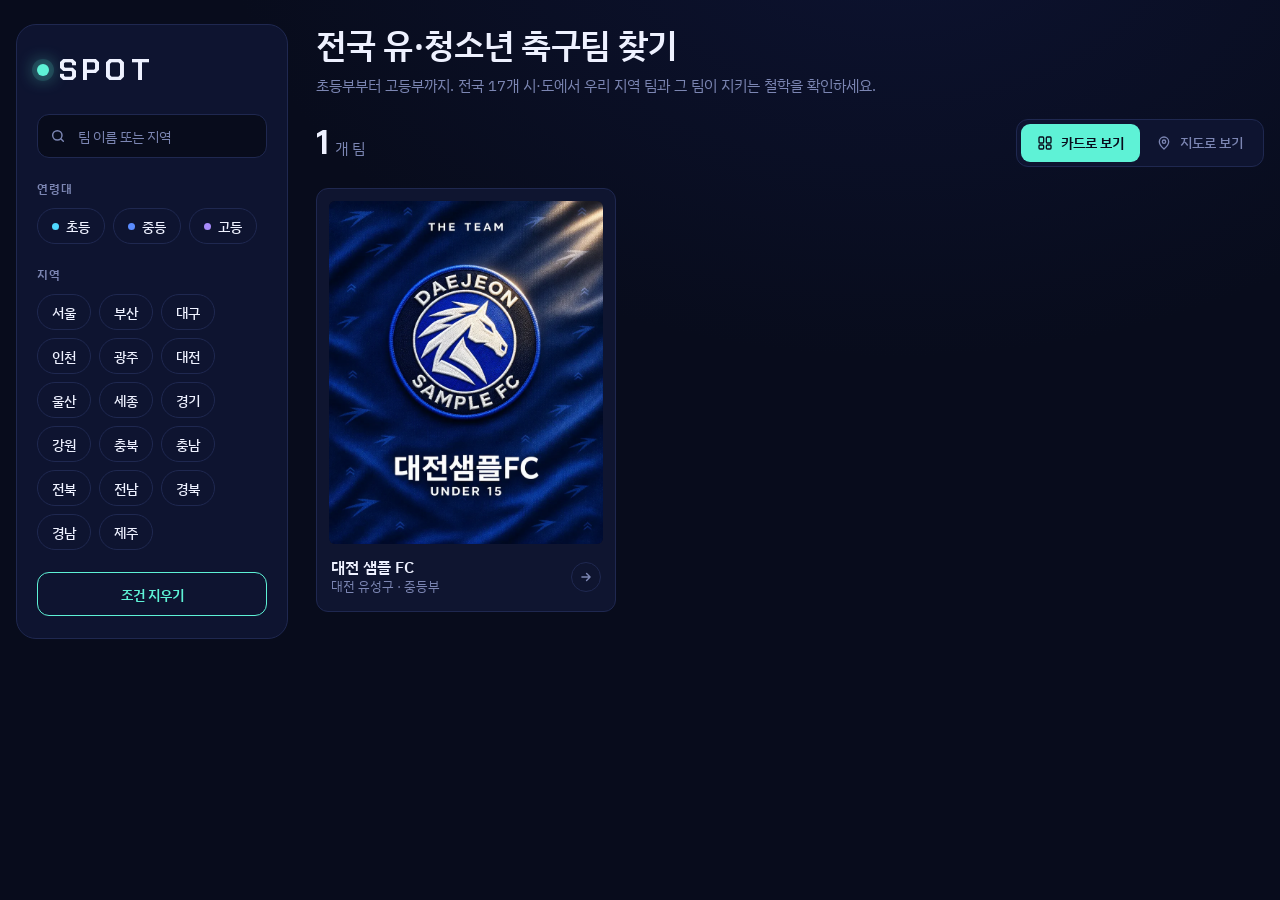
==== spot/index.html @ a7f96cab "Add the SPOT site under spot/ and shared agent instructions SPOT (nationwide youth football team fin" ====
<!doctype html>
<html lang="ko">
<head>
<meta charset="utf-8">
<meta name="viewport" content="width=device-width,initial-scale=1,viewport-fit=cover">
<style>body{margin:0}img{max-width:100%}[hidden]{display:none!important}</style>
</head>
<body>
<title>SPOT</title>
<meta name="claude:viewport-fit-sides" content="cover">
<meta name="description" content="전국 유·청소년 축구팀을 연령대와 지역으로 찾고 팀 철학을 확인하는 사이트">
<link rel="stylesheet" href="https://fonts.googleapis.com/css2?family=Chakra+Petch:wght@500;600;700&family=IBM+Plex+Sans+KR:wght@400;500;600&display=swap">
<style>
/* Layout: scouting console on the left, one large stage (card deck or district map) on the right. Single dark look. */
:root{
  color-scheme:dark;
  --bg:#080c1c; --panel:#0e1430; --line:#1f2850; --fg:#eef1ff; --mute:#7c86b3;
  --accent:#5ef2d6; --card:#111838; --frame:#0f1530; --mat:#080c1c; --veil:#04060ecc;
  --t-e:#4fd8ff; --t-m:#5b8cff; --t-h:#a78bfa;
  --t-k5:#f6c453; --t-k6:#cfd6e6; --t-k7:#e0915a; --t-x:#4de3a8;
  --map:#151d47; --map-on:#22307a; --map-dong:#2a3570; --map-gu:#5a6ad0;
  --display:"Chakra Petch","IBM Plex Sans KR",system-ui,sans-serif;
  --body:"IBM Plex Sans KR",system-ui,-apple-system,"Malgun Gothic",sans-serif;
}
html,body{min-height:100%}
body{background:var(--bg);color:var(--fg);font-family:var(--body);font-size:14px;line-height:1.5;word-break:keep-all;
  background-image:radial-gradient(60rem 40rem at 70% -10%,#16205a55,transparent 70%);background-repeat:no-repeat}
*{box-sizing:border-box}
button,input{font:inherit;color:inherit}
h1,h2,h3,p,dl,dd,ul{margin:0}
ul{padding:0;list-style:none}
:focus-visible{outline:2px solid var(--accent);outline-offset:2px}
.skip{position:absolute;left:-999px}
.skip:focus{left:16px;top:16px;z-index:5;background:var(--accent);color:var(--bg);padding:10px 14px;border-radius:10px}

.app{display:grid;grid-template-columns:272px minmax(0,1fr);gap:28px;max-width:1500px;margin:0 auto;
  padding-block:24px;padding-left:max(16px,env(safe-area-inset-left,0px));padding-right:max(16px,env(safe-area-inset-right,0px))}

/* ---------- console ---------- */
.side{position:sticky;top:calc(24px + env(safe-area-inset-top,0px));align-self:start;display:flex;flex-direction:column;gap:22px;
  background:var(--panel);border:1px solid var(--line);border-radius:20px;padding:22px 20px}
.logo{font-family:var(--display);font-weight:700;font-size:30px;letter-spacing:.14em;display:flex;align-items:center;gap:10px}
.logo i{width:12px;height:12px;border-radius:50%;background:var(--accent);box-shadow:0 0 0 5px #5ef2d622,0 0 18px var(--accent)}
.search{position:relative}
.search svg{position:absolute;left:13px;top:50%;translate:0 -50%;stroke:var(--mute)}
.search input{width:100%;height:44px;border-radius:12px;border:1px solid var(--line);background:var(--bg);padding:0 14px 0 40px}
.search input::placeholder{color:var(--mute)}
.search input:focus{outline:none;border-color:var(--accent)}
.grp{display:flex;flex-direction:column;gap:10px}
.grp h2{font-size:12px;font-weight:600;letter-spacing:.08em;color:var(--mute)}
.chips{display:flex;flex-wrap:wrap;gap:8px}
.chip{--c:var(--accent);height:36px;padding:0 14px;border-radius:999px;border:1px solid var(--line);background:transparent;
  cursor:pointer;font-weight:500;display:inline-flex;align-items:center;gap:7px;transition:border-color .15s,background .15s,color .15s,translate .08s}
.chip::before{content:"";width:7px;height:7px;border-radius:50%;background:var(--c)}
.chip:hover{border-color:var(--c)}
.chip:active{translate:0 1px}
.chip[aria-pressed="true"]{background:var(--c);border-color:var(--c);color:var(--bg);font-weight:600}
.chip[aria-pressed="true"]::before{background:var(--bg)}
.chip.gu::before{display:none}
.btn{height:44px;padding:0 18px;border-radius:12px;border:1px solid var(--accent);background:none;color:var(--accent);font-weight:600;cursor:pointer;transition:background .15s,color .15s,translate .08s}
.btn:hover{background:var(--accent);color:var(--bg)}
.btn:active{translate:0 1px}

/* ---------- stage ---------- */
.main{min-width:0;display:flex;flex-direction:column;gap:20px}
.intro h1{font-size:clamp(24px,2.800vw,34px);line-height:1.25;font-weight:600;letter-spacing:-.01em}
.intro p{margin-top:8px;color:var(--mute);max-width:40em;font-size:15px}
.bar{display:flex;align-items:center;justify-content:space-between;gap:12px;flex-wrap:wrap}
.count{font-family:var(--display);font-size:15px;color:var(--mute)}
.count b{font-size:34px;color:var(--fg);font-weight:700;margin-right:6px;font-variant-numeric:tabular-nums}
.seg{display:flex;background:var(--panel);border:1px solid var(--line);border-radius:12px;padding:4px}
.seg button{height:38px;padding:0 16px;border:0;border-radius:9px;background:none;color:var(--mute);cursor:pointer;display:flex;align-items:center;gap:8px;font-weight:500;transition:translate .08s}
.seg button:active{translate:0 1px}
.seg button[aria-pressed="true"]{background:var(--accent);color:var(--bg);font-weight:600}
.seg svg{stroke:currentColor}

/* ---------- gallery cards: one frame for every poster, neon only on hover / focus / open ---------- */
.deck{display:grid;grid-template-columns:repeat(auto-fill,minmax(236px,1fr));gap:28px 24px}
.card{--c:var(--accent);position:relative;max-width:300px;width:100%;cursor:pointer;perspective:1200px;-webkit-tap-highlight-color:transparent;
  animation:deal .5s cubic-bezier(.2,.8,.2,1) both;animation-delay:calc(var(--i)*40ms);transition:translate .2s}
.card:hover{translate:0 -3px}
.flip{position:relative;transform-style:preserve-3d;transition:transform .6s cubic-bezier(.3,.7,.2,1)}
.card.on .flip{transform:rotateY(180deg)}
.face{background:var(--frame);border:1px solid var(--line);border-radius:12px;overflow:hidden;backface-visibility:hidden;-webkit-backface-visibility:hidden;
  transition:border-color .2s,box-shadow .2s}
.card:hover .face,.card:focus-visible .face,.card.on .face{border-color:var(--accent);box-shadow:0 0 0 1px var(--accent),0 0 26px -6px color-mix(in srgb,var(--accent) 55%,transparent)}
.card:focus-visible{outline:none}
.back{position:absolute;inset:0;transform:rotateY(180deg);display:flex}
/* poster: always whole, never cropped or stretched; the mat takes up the difference */
.art{aspect-ratio:4/5;margin:12px 12px 0;background:var(--mat);border-radius:6px;display:grid;place-items:center;overflow:hidden}
.art img.poster{width:100%;height:100%;object-fit:contain;display:block}
.art .crest{width:46%;height:auto;aspect-ratio:1;font-size:56px}
.info{display:flex;align-items:center;gap:10px;padding:13px 14px 14px}
.info>div{min-width:0;flex:1}
.name{font-weight:600;font-size:16px;line-height:1.3;white-space:nowrap;overflow:hidden;text-overflow:ellipsis}
.sub{font-size:13px;color:var(--mute);white-space:nowrap;overflow:hidden;text-overflow:ellipsis}
.arrow{flex:none;width:30px;height:30px;border-radius:50%;border:1px solid var(--line);display:grid;place-items:center;color:var(--mute);transition:color .2s,border-color .2s,rotate .3s}
.arrow svg{stroke:currentColor}
.card:hover .arrow,.card:focus-visible .arrow{color:var(--accent);border-color:var(--accent)}
/* back: the same frame, details and the way in */
.in{flex:1;display:flex;flex-direction:column;align-items:center;gap:8px;padding:18px 18px 16px;text-align:center}
.top{width:100%;display:flex;justify-content:space-between;align-items:baseline}
.code{font-family:var(--display);font-weight:700;font-size:24px;line-height:1;color:var(--fg)}
.where{font-size:12.500px;color:var(--mute);font-weight:500}
.crest{width:64px;height:64px;display:grid;place-items:center;flex:none;margin-top:6px;
  clip-path:polygon(50% 0,100% 25%,100% 75%,50% 100%,0 75%,0 25%);
  background:var(--mat);color:var(--fg);font-weight:600;font-size:26px}
.crest img{width:100%;height:100%;object-fit:contain}
.crest.has-logo{clip-path:none;background:none}
.in .name{white-space:normal;font-size:17px}
.en{font-family:var(--display);font-size:11px;letter-spacing:.1em;color:var(--mute);margin-top:-6px}
.motto{font-size:14px;line-height:1.45;margin-top:4px}
.stats{display:flex;gap:14px;font-family:var(--display);font-size:13px;color:var(--mute);border-top:1px solid var(--line);padding-top:9px;margin-top:auto}
.stats b{color:var(--fg);font-weight:600;font-variant-numeric:tabular-nums;margin-right:3px}
.tag{font-size:11px;border:1px solid currentColor;border-radius:4px;padding:0 5px;font-weight:400;white-space:nowrap;color:var(--mute)}
.go{display:flex;align-items:center;justify-content:center;gap:6px;width:100%;height:44px;margin-top:6px;border-radius:10px;flex:none;
  background:var(--accent);color:var(--bg);font-weight:600;font-size:14px;text-decoration:none;
  opacity:0;translate:0 8px;transition:opacity .25s .35s,translate .25s .35s,filter .15s}
.card.on .go{opacity:1;translate:0 0}
.go:hover{filter:brightness(1.1)}
.go:active{translate:0 1px}
.go svg{stroke:currentColor}
@keyframes deal{from{opacity:0;transform:translateY(18px)}}

.none{border:1px dashed var(--line);border-radius:20px;padding:56px 20px;text-align:center;color:var(--mute);display:flex;flex-direction:column;gap:14px;align-items:center}

/* ---------- map ---------- */
.mapwrap{display:flex;gap:20px;flex-wrap:wrap;align-items:flex-start;background:var(--panel);border:1px solid var(--line);border-radius:24px;padding:18px}
.mapwrap>svg{flex:1 1 420px;min-width:0;max-height:calc(100vh - 150px);min-height:420px}
.dist{fill:var(--map);cursor:pointer;transition:fill .2s}
.dist:hover{fill:#1b2660}
.dist.on{fill:var(--map-on)}
.dong{fill:none;stroke:var(--map-dong);stroke-width:1;vector-effect:non-scaling-stroke;stroke-linejoin:round;pointer-events:none}
.gline{fill:none;stroke:var(--map-gu);stroke-width:1.800;vector-effect:non-scaling-stroke;stroke-linejoin:round;pointer-events:none}
.gline.on{stroke:var(--accent)}
.dlabel{fill:var(--mute);font-family:var(--body);font-size:26px;font-weight:600;letter-spacing:.1em;text-anchor:middle;pointer-events:none;opacity:.75;paint-order:stroke;stroke:var(--map);stroke-width:6px}
.pin{cursor:pointer;animation:pop .4s cubic-bezier(.3,1.6,.5,1) both;animation-delay:calc(var(--i)*25ms);transform-box:fill-box;transform-origin:center}
.pin .halo{fill:var(--c);opacity:.18}
.pin .dot{fill:var(--c);stroke:var(--bg);stroke-width:3}
.pin:hover .halo,.pin.sel .halo{opacity:.4}
.pin.sel .dot{stroke:var(--fg)}
.pin.sel .halo{animation:pulse 1.6s ease-out infinite;transform-box:fill-box;transform-origin:center}
.pin text{fill:var(--fg);font-family:var(--body);font-size:21px;font-weight:600;text-anchor:middle;paint-order:stroke;stroke:var(--bg);stroke-width:7px;pointer-events:none}
.pin:focus-visible{outline:none}.pin:focus-visible .dot{stroke:var(--accent)}
@keyframes pop{from{opacity:0;transform:scale(0)}}
@keyframes pulse{from{transform:scale(1);opacity:.5}to{transform:scale(2.400);opacity:0}}
.detail{flex:0 0 260px;margin:0 auto}

/* ---------- team sheet ---------- */
dialog{--c:var(--accent);border:1px solid color-mix(in srgb,var(--c) 45%,var(--line));padding:0;background:var(--panel);color:var(--fg);width:min(700px,calc(100vw - 32px));max-height:calc(100vh - 40px);border-radius:20px;overflow:auto}
dialog::backdrop{background:var(--veil)}
.sheet__band{padding:26px 28px;display:flex;align-items:center;gap:18px;
  background:radial-gradient(120% 140% at 0 0,color-mix(in srgb,var(--c) 30%,transparent),transparent 70%),repeating-linear-gradient(115deg,#ffffff06 0 2px,transparent 2px 9px)}
.sheet__band .crest{width:72px;height:72px;font-size:30px}
.sheet__band .code{font-size:20px}
.sheet__band h2{font-size:24px;line-height:1.3;font-weight:600}
.sheet__band p{color:var(--mute)}
.sheet__body{padding:8px 28px 28px;display:grid;gap:22px}
.sheet__body h3{font-size:12px;font-weight:600;letter-spacing:.08em;color:var(--mute);margin-bottom:6px}
.sheet__motto{font-size:22px;font-weight:600;line-height:1.4;color:var(--c)}
.sheet__creed{margin-top:8px;max-width:34em;font-size:15px}
.values{display:flex;flex-wrap:wrap;gap:8px}
.values li{border:1px solid var(--line);border-radius:999px;padding:6px 14px;font-weight:500}
.facts{display:grid;grid-template-columns:repeat(4,minmax(0,1fr));gap:12px;border-top:1px solid var(--line);padding-top:18px}
.facts dt{font-size:12px;color:var(--mute)}
.facts dd{font-family:var(--display);font-size:17px;font-weight:600;font-variant-numeric:tabular-nums}
.sheet__close{justify-self:start}

@media (max-width:820px){
  .app{grid-template-columns:minmax(0,1fr);gap:18px;padding-block:16px}
  .side{position:static;gap:16px}
  .chip{height:44px}
  .deck{grid-template-columns:repeat(auto-fill,minmax(220px,1fr));justify-items:center;gap:24px 16px}
  .mapwrap>svg{max-height:none}
  .facts{grid-template-columns:repeat(2,minmax(0,1fr))}
  .seg{width:100%}.seg button{flex:1;justify-content:center;height:44px}
  .btn{width:100%}
}
@media (prefers-reduced-motion:reduce){.flip,.go,.card,.face,.arrow{transition:none}.card,.pin,.pin.sel .halo{animation:none}.btn,.chip{transition:none}}

/* ---------- phone pass ---------- */
.in{justify-content:center}
.stats{margin-top:10px}
.go{margin-top:auto}
.back .crest{width:76px;height:76px}
.dlabel{opacity:.5}
@media (max-width:820px){
  /* the page title comes first, then the filters, then results */
  .app{display:flex;flex-direction:column}
  .main{display:contents}
  .intro{order:1}.side{order:2}.bar{order:3}#stage{order:4}
  .side .logo{display:none}
  .intro h1{display:flex;align-items:center;gap:10px}
  .intro h1::before{content:"";width:11px;height:11px;border-radius:50%;background:var(--accent);box-shadow:0 0 0 5px #5ef2d622,0 0 18px var(--accent);flex:none}
  .dlabel{font-size:40px}
  .nation .pin text{font-size:44px!important;stroke-width:12px}
  .nation .pin .dot{r:18}.nation .pin .halo{r:34}
  .mapwrap{padding:12px;gap:14px}
  .mapstage{flex-basis:100%;max-height:none;min-height:0}
  .detail{flex-basis:100%;display:grid;justify-items:center}
}

/* ---------- map: nation, then a province lifted out of it ---------- */
.mapstage{position:relative;flex:1 1 380px;min-width:0;aspect-ratio:1000/1860;max-height:calc(100vh - 200px);min-height:460px;overflow:hidden}
.nation{position:absolute;inset:0;width:100%;height:100%;transition:transform .7s cubic-bezier(.2,.7,.2,1),opacity .6s,filter .6s;transform-origin:50% 45%}
.nation.behind{transform:scale(.88);opacity:.2;filter:blur(2px);pointer-events:none}
.nation.still{transition:none}
.nation .dlabel{font-size:36px}
.nation .pin text{stroke-width:9px}
.nation .pin .dot{stroke-width:4}
.region{position:absolute;inset:60px 0 0;filter:drop-shadow(0 30px 26px #000c) drop-shadow(0 0 22px color-mix(in srgb,var(--accent) 30%,transparent))}
.region svg{display:block;width:100%;height:100%}
.region.rise{animation:lift-map .8s cubic-bezier(.2,.8,.2,1) both}
@keyframes lift-map{from{opacity:0;transform:translateY(90px) scale(.9)}60%{opacity:1}}
.sgg{fill:#18225a;stroke:var(--map-gu);stroke-width:1.200px;vector-effect:non-scaling-stroke;stroke-linejoin:round;transition:fill .2s}
.sgg:hover{fill:var(--map-on)}
.slabel{fill:#aab3d6;font-family:var(--body);font-weight:500;text-anchor:middle;pointer-events:none;paint-order:stroke;stroke:#18225a;stroke-width:3px;vector-effect:non-scaling-stroke}
.region .pin .dot{stroke-width:2.500px;vector-effect:non-scaling-stroke}
.region .pin text{stroke-width:5px;vector-effect:non-scaling-stroke}
.maphead{position:absolute;z-index:2;top:0;left:0;right:0;display:flex;align-items:center;gap:14px;animation:deal .4s both}
.maphead h2{font-size:20px;font-weight:600;margin:0}
.mapback{height:44px;padding:0 16px;display:inline-flex;align-items:center;gap:8px;width:auto!important;flex:none}
.nomap{color:var(--mute);text-align:center;padding:28px 10px;border:1px dashed var(--line);border-radius:12px}
@media (prefers-reduced-motion:reduce){.nation{transition:none}.region.rise,.maphead{animation:none}}

/* ---------- province view, decluttered: quiet land, few names, the rest on demand ---------- */
.sgg{stroke:#3d4a9c;stroke-width:.900px}
.sgg.tone0{fill:#161f55}.sgg.tone1{fill:#1a2460}.sgg.tone2{fill:#131b4c}
.sgg.has{fill:color-mix(in srgb,var(--accent) 22%,#161f55);stroke:color-mix(in srgb,var(--accent) 60%,#3d4a9c)}
.sgg:hover,.sgg.hot{fill:#2a3a8c}
.sgg.has:hover,.sgg.has.hot{fill:color-mix(in srgb,var(--accent) 34%,#161f55)}
.slabel{fill:#c3cbea;opacity:.82;stroke:none;font-weight:500;letter-spacing:.02em;dominant-baseline:middle}
.slabel.hid{display:none}
.region .pin:not(.sel):not(:hover):not(:focus-visible) text{opacity:0}
.region .pin text{fill:#fff;font-weight:700}
.maphead h2{white-space:nowrap}
.maphud{margin-left:auto;display:inline-flex;align-items:center;gap:8px;height:36px;padding:0 14px;border-radius:999px;border:1px solid var(--line);background:#080c1ccc;color:var(--mute);font-size:13px;white-space:nowrap;transition:color .15s,border-color .15s}
.maphud::before{content:"";width:7px;height:7px;border-radius:50%;background:var(--mute);transition:background .15s}
.maphud.on{color:var(--fg);border-color:var(--accent);font-weight:600}
.maphud.on::before{background:var(--accent);box-shadow:0 0 10px var(--accent)}
@media (max-width:820px){
  .maphead{flex-wrap:wrap;gap:8px 10px}
  .maphud{margin-left:0;order:3;font-size:12.500px}
  .region{inset:104px 0 0}
}

/* ---------- map marks, kept few: tinted provinces, one dot, city call-outs ---------- */
.mapstage{aspect-ratio:1420/1860}
.dist.res{fill:color-mix(in srgb,var(--accent) 15%,var(--map))}
.dist.res.on{fill:color-mix(in srgb,var(--accent) 26%,var(--map))}
.call{cursor:pointer}
.call line{stroke:#5a6ad0;stroke-width:1px;vector-effect:non-scaling-stroke;stroke-dasharray:3 4;opacity:.7}
.call .hit{fill:transparent}
.call .cdot{fill:var(--bg);stroke:#8e9af0;stroke-width:1.500px;vector-effect:non-scaling-stroke}
.call rect:not(.hit){fill:#0e1430;stroke:#3a4796;stroke-width:1px;vector-effect:non-scaling-stroke;transition:stroke .15s,fill .15s}
.call text{fill:var(--fg);font-family:var(--body);font-weight:600;font-size:40px;text-anchor:middle;dominant-baseline:central;pointer-events:none}
.call.res rect:not(.hit){fill:color-mix(in srgb,var(--accent) 18%,#0e1430)}
.call:hover rect:not(.hit),.call:focus-visible rect:not(.hit),.call.on rect:not(.hit){stroke:var(--accent);stroke-width:2px}
.call:hover .cdot,.call:focus-visible .cdot,.call.on .cdot{fill:var(--accent);stroke:var(--accent)}
.call:hover line,.call:focus-visible line{stroke:var(--accent);opacity:1}
.call:focus-visible{outline:none}
.spot{cursor:pointer}
.spot .dot{fill:color-mix(in srgb,var(--accent) 62%,#18225a);stroke:#080c1c;stroke-width:2px;vector-effect:non-scaling-stroke;transition:fill .15s}
.spot .halo{fill:var(--accent);opacity:0}
.spot.sel .dot{fill:var(--accent)}
.spot.sel .halo{opacity:.3;transform-box:fill-box;transform-origin:center;animation:pulse 1.800s ease-out infinite}
.spot:hover .dot,.spot:focus-visible .dot{fill:var(--accent)}
.spot:focus-visible{outline:none}
.spot .cnt{fill:#080c1c;font-family:var(--display);font-weight:700;text-anchor:middle;dominant-baseline:central;pointer-events:none}
.spot .nm{fill:#fff;font-family:var(--body);font-weight:700;paint-order:stroke;stroke:#0a0f24;stroke-width:4px;vector-effect:non-scaling-stroke;pointer-events:none}
.nation .spot{pointer-events:none}
.tpager{display:flex;align-items:center;justify-content:center;gap:12px;margin-top:14px;font-family:var(--display);color:var(--mute);font-variant-numeric:tabular-nums}
.tpager b{color:var(--fg);font-size:18px}
.tpager button{width:44px;height:44px;border-radius:50%;border:1px solid var(--line);background:none;color:var(--fg);cursor:pointer;display:grid;place-items:center;transition:border-color .15s,color .15s,translate .08s}
.tpager button:hover{border-color:var(--accent);color:var(--accent)}
.tpager button:active{translate:0 1px}
.detail{flex:0 0 260px}
.detail .card{margin:0 auto}
@media (max-width:820px){
  .call text{font-size:46px}
  .detail{flex-basis:100%;display:block}
}
@media (prefers-reduced-motion:reduce){.spot.sel .halo{animation:none}}
</style>

<a class="skip" href="#results">본문으로 건너뛰기</a>
<div class="app">
  <form class="side" id="filters" aria-label="팀 검색 조건">
    <span class="logo"><i></i>SPOT</span>
    <div class="search">
      <svg width="16" height="16" viewBox="0 0 24 24" fill="none" stroke-width="2.200" stroke-linecap="round" aria-hidden="true"><circle cx="11" cy="11" r="7"/><path d="m20 20-3.500-3.500"/></svg>
      <input id="q" type="search" placeholder="팀 이름 또는 지역" autocomplete="off" aria-label="팀 이름 또는 지역">
    </div>
    <div class="grp"><h2>연령대</h2><div class="chips" id="youth"></div></div>
    <div class="grp"><h2>지역</h2><div class="chips" id="gus"></div></div>
    <button class="btn" id="reset" type="button">조건 지우기</button>
  </form>

  <main class="main" id="results">
    <div class="intro">
      <h1>전국 유·청소년 축구팀 찾기</h1>
      <p>초등부부터 고등부까지. 전국 17개 시·도에서 우리 지역 팀과 그 팀이 지키는 철학을 확인하세요.</p>
    </div>
    <div class="bar">
      <p class="count" aria-live="polite"><b id="n">0</b>개 팀</p>
      <div class="seg" role="group" aria-label="보기 방식">
        <button id="vCards" type="button" aria-pressed="true">
          <svg width="16" height="16" viewBox="0 0 24 24" fill="none" stroke-width="2" aria-hidden="true"><rect x="3" y="3" width="7" height="9" rx="1.500"/><rect x="14" y="3" width="7" height="9" rx="1.500"/><rect x="3" y="15" width="7" height="6" rx="1.500"/><rect x="14" y="15" width="7" height="6" rx="1.500"/></svg>카드로 보기</button>
        <button id="vMap" type="button" aria-pressed="false">
          <svg width="16" height="16" viewBox="0 0 24 24" fill="none" stroke-width="2" stroke-linejoin="round" aria-hidden="true"><path d="M12 21s7-6.200 7-11a7 7 0 1 0-14 0c0 4.800 7 11 7 11Z"/><circle cx="12" cy="10" r="2.500"/></svg>지도로 보기</button>
      </div>
    </div>
    <div id="stage"></div>
  </main>
</div>

<script src="geo-kr.js"></script>
<script src="teams.js"></script>
<script>
document.documentElement.lang='ko';
const S={zoom:null,q:'',t:new Set(),g:new Set(),view:location.hash==='#map'?'map':'cards',sel:null};
const $=id=>document.getElementById(id);

function chip(host,key,label,set,color){
  const b=document.createElement('button');
  b.type='button';b.className='chip'+(color?'':' gu');b.textContent=label;b.id='chip-'+key;
  if(color)b.style.setProperty('--c',`var(--t-${key})`);
  b.setAttribute('aria-pressed','false');
  b.onclick=()=>{set.has(key)?set.delete(key):set.add(key);if(set===S.g&&S.view==='map')S.zoom=S.g.size===1?[...S.g][0]:null;render()};
  host.append(b);
}
['e','m','h'].forEach(k=>chip($('youth'),k,T[k].l,S.t,1));
Object.entries(KR.sido).forEach(([g,d])=>chip($('gus'),g,d.s,S.g,0));

const crest=t=>`<span class="crest${t.logo?' has-logo':''}" aria-hidden="true">${t.logo?`<img src="${t.logo}" alt="">`:t.name[0]}</span>`;
const tag=t=>t.demo?' <span class="tag">예시 팀</span>':'';

function cardHTML(t,i){
  return `<div class="card" role="button" tabindex="0" aria-expanded="false" aria-label="${t.name} 카드 뒤집기" style="--i:${i}"><div class="flip">
    <div class="face front">
      <div class="art">${t.poster?`<img class="poster" src="${t.poster}" alt="${t.name} 포스터">`:crest(t)}</div>
      <div class="info"><div><div class="name">${t.name}${tag(t)}</div><div class="sub">${t.area} · ${T[t.t].a}</div></div>
        <span class="arrow" aria-hidden="true"><svg width="14" height="14" viewBox="0 0 24 24" fill="none" stroke-width="2.400" stroke-linecap="round" stroke-linejoin="round"><path d="M5 12h14M13 6l6 6-6 6"/></svg></span></div>
    </div>
    <div class="face back"><div class="in">
      <span class="top"><span class="code">${T[t.t].c}</span><span class="where">${t.area}</span></span>
      ${crest(t)}
      <span class="name">${t.name}${tag(t)}</span>
      ${t.en?`<span class="en">${t.en}</span>`:''}
      <span class="motto">${t.motto}</span>
      <span class="stats"><span><b>${t.y}</b>창단</span><span><b>${t.n}</b>명</span></span>
      <a class="go" tabindex="-1" href="team.html#${t.id}" target="_blank" rel="noopener">팀 페이지 보기<svg width="14" height="14" viewBox="0 0 24 24" fill="none" stroke-width="2.400" stroke-linecap="round" stroke-linejoin="round" aria-hidden="true"><path d="M7 17 17 7M9 7h8v8"/></svg></a>
    </div></div>
  </div></div>`;
}
/* 첫 클릭: 카드 뒤집기. 뒷면의 '팀 페이지 보기'만 새 창을 연다. */
function flip(card){
  const on=!card.classList.contains('on');
  document.querySelectorAll('.card.on').forEach(c=>{c.classList.remove('on');c.setAttribute('aria-expanded','false');c.querySelector('.go').tabIndex=-1});
  if(on){card.classList.add('on');card.setAttribute('aria-expanded','true');card.querySelector('.go').tabIndex=0}
}
$('stage').addEventListener('click',e=>{if(e.target.closest('.go'))return;const c=e.target.closest('.card');if(c)flip(c)});
$('stage').addEventListener('keydown',e=>{if((e.key==='Enter'||e.key===' ')&&e.target.classList.contains('card')){e.preventDefault();flip(e.target)}});
const SGG_LINES=Object.values(KR.sgg).map(o=>Object.values(o).map(x=>x.d).join('')).join('');
function render(){
  const q=S.q.trim().toLowerCase();
  const list=TEAMS.filter(t=>(!S.t.size||S.t.has(t.t))&&(!S.g.size||S.g.has(t.sido))&&(!q||(t.name+(t.en||'')+t.sido+t.area+(t.dong||'')+T[t.t].l+T[t.t].c+(t.kind||'')).toLowerCase().includes(q)));
  $('n').textContent=list.length;
  document.querySelectorAll('.chip').forEach(b=>{const k=b.id.slice(5);b.setAttribute('aria-pressed',S.t.has(k)||S.g.has(k))});
  $('vCards').setAttribute('aria-pressed',S.view==='cards');$('vMap').setAttribute('aria-pressed',S.view==='map');
  const st=$('stage');
  if(!list.length&&S.view==='cards'){st.innerHTML=`<div class="none"><p>조건에 맞는 팀이 없습니다.</p><button type="button" class="btn" onclick="resetAll()">조건 지우기</button></div>`;return}
  if(S.view==='cards'){st.innerHTML=`<div class="deck">${list.map(cardHTML).join('')}</div>`;return}
  /* 지도. 처음에는 땅만 보인다. 조건(검색·연령대·지역)을 주면 해당 시·도가 물들고, 지금 카드에 뜬 팀 하나만 점으로 찍힌다. */
  if(S.zoom&&!S.g.has(S.zoom))S.zoom=null;
  const z=S.zoom&&KR.sido[S.zoom]?S.zoom:null,changed=z!==lastZoom,was=lastZoom;lastZoom=z;
  const active=!!(q||S.t.size||S.g.size),shown=active?list:[];
  if(!shown.includes(S.sel))S.sel=shown[0]||null;
  const res=new Set(shown.map(t=>t.sido)),W0=KR.vb[0],H0=KR.vb[1];
  const nation=`<svg class="nation" viewBox="${-SEA} 0 ${W0+2*SEA} ${H0}" role="group" aria-label="전국 시·도 지도">
    ${Object.entries(KR.sido).map(([g,d])=>`<path class="dist${S.g.has(g)?' on':''}${res.has(g)?' res':''}" data-g="${g}" d="${d.d}"><title>${g}</title></path>`).join('')}
    <path class="dong" d="${SGG_LINES}"/>
    ${Object.entries(KR.sido).map(([g,d])=>`<path class="gline${S.g.has(g)?' on':''}" d="${d.d}"/>`).join('')}
    ${Object.entries(KR.sido).filter(([g])=>!METRO.test(g)).map(([g,d])=>`<text class="dlabel" x="${d.x}" y="${d.y+10}">${d.s}</text>`).join('')}
    ${CALL.map(o=>`<g class="call${S.g.has(o.g)?' on':''}${res.has(o.g)?' res':''}" data-g="${o.g}" tabindex="0" role="button" aria-label="${o.g} 지도 보기">
      <line x1="${o.cx+(o.cx<0?CW/2:-CW/2)}" y1="${o.cy}" x2="${o.d.x}" y2="${o.d.y}"/><circle class="hit" cx="${o.d.x}" cy="${o.d.y}" r="46"/><circle class="cdot" cx="${o.d.x}" cy="${o.d.y}" r="8"/>
      <rect class="hit" x="${o.cx-CW/2-14}" y="${o.cy-CH/2-27}" width="${CW+28}" height="${CH+54}"/><rect x="${o.cx-CW/2}" y="${o.cy-CH/2}" width="${CW}" height="${CH}" rx="${CH/2}"/><text x="${o.cx}" y="${o.cy}">${o.d.s}</text></g>`).join('')}
    ${!z&&S.sel?`<g class="spot sel"><circle class="halo" cx="${S.sel.px}" cy="${S.sel.py}" r="30"/><circle class="dot" cx="${S.sel.px}" cy="${S.sel.py}" r="15"/></g>`:''}
  </svg>`;
  let region='';
  if(z){const b=KR.sido[z].b,u=Math.max(b[2],b[3])/100,ent=Object.entries(KR.sgg[z]),groups={};
    ent.forEach(([k,d])=>(groups[cityOf(k)]=groups[cityOf(k)]||[]).push(d));
    const has=g=>shown.some(t=>t.sido===z&&cityOf(t.sgg)===g);
    /* 같은 시·군·구의 팀은 점 하나로 모으고 수를 적는다. 이름은 지금 카드에 뜬 팀 하나만. */
    const cl={};shown.forEach(t=>{const k=t.px+','+t.py;(cl[k]=cl[k]||[]).push(t)});
    const spots=Object.values(cl).map(ts=>{const t=ts[0],sel=ts.includes(S.sel),r=u*(sel?1.9:1.5),ax=t.px<b[0]+b[2]*.22?'start':t.px>b[0]+b[2]*.78?'end':'middle';
      return `<g class="spot${sel?' sel':''}" data-i="${ts.map(x=>TEAMS.indexOf(x)).join(',')}" tabindex="0" role="button" aria-label="${ts.length>1?t.sgg+' 팀 '+ts.length+'개':t.name}">
        <circle class="halo" cx="${t.px}" cy="${t.py}" r="${r*2.1}"/><circle class="dot" cx="${t.px}" cy="${t.py}" r="${r}"/>
        ${ts.length>1?`<text class="cnt" x="${t.px}" y="${t.py}" style="font-size:${r*1.25}px">${ts.length}</text>`:''}
        ${sel?`<text class="nm" x="${t.px}" y="${t.py-r*2.9}" text-anchor="${ax}" style="font-size:${u*2.9}px">${S.sel.name}</text>`:''}</g>`}).join('');
    region=`<div class="region${changed?' rise':''}"><svg viewBox="${b.join(' ')}" role="group" aria-label="${z} 시·군·구 지도">
      ${ent.map(([k,d],i)=>`<path class="sgg tone${i%3}${has(cityOf(k))?' has':''}" data-n="${k}" data-g="${cityOf(k)}" d="${d.d}"/>`).join('')}
      ${Object.entries(groups).filter(([g])=>!has(g)).map(([g,ds])=>`<text class="slabel" data-g="${g}" x="${(ds.reduce((a,d)=>a+d.x,0)/ds.length).toFixed(1)}" y="${(ds.reduce((a,d)=>a+d.y,0)/ds.length).toFixed(1)}">${shortName(g)}</text>`).join('')}
      ${spots}
    </svg></div>`}
  const at=shown.indexOf(S.sel);
  const side=shown.length?`${cardHTML(S.sel,0)}${shown.length>1?`<div class="tpager"><button type="button" id="tPrev" aria-label="이전 팀 카드"><svg width="16" height="16" viewBox="0 0 24 24" fill="none" stroke="currentColor" stroke-width="2.400" stroke-linecap="round" stroke-linejoin="round" aria-hidden="true"><path d="M15 6l-6 6 6 6"/></svg></button><span><b>${at+1}</b> / ${shown.length}</span><button type="button" id="tNext" aria-label="다음 팀 카드"><svg width="16" height="16" viewBox="0 0 24 24" fill="none" stroke="currentColor" stroke-width="2.400" stroke-linecap="round" stroke-linejoin="round" aria-hidden="true"><path d="M9 6l6 6-6 6"/></svg></button></div>`:''}`
    :active?`<p class="nomap">${z?z+'에':'이 조건에'} 등록된 팀이 아직 없습니다.</p>`
    :`<p class="nomap">지역을 누르거나 조건을 고르면<br>팀 카드가 여기에 나타납니다.</p>`;
  st.innerHTML=`<div class="mapwrap"><div class="mapstage${z?' zoomed':''}">
      ${z?`<div class="maphead"><button type="button" class="btn mapback" id="mapBack"><svg width="15" height="15" viewBox="0 0 24 24" fill="none" stroke="currentColor" stroke-width="2.400" stroke-linecap="round" stroke-linejoin="round" aria-hidden="true"><path d="M19 12H5M11 6l-6 6 6 6"/></svg>전체 지도 보기</button><h2>${z}</h2><span class="maphud" id="mapHud" aria-live="polite">지역을 가리키면 이름이 나옵니다</span></div>`:''}
      ${nation}${region}</div>
    <div class="detail" id="detail">${side}</div></div>`;
  if(z)declutter(st,KR.sido[z].b);
  const nat=st.querySelector('.nation');
  if(z&&changed){requestAnimationFrame(()=>requestAnimationFrame(()=>nat.classList.add('behind')))}
  else if(z)nat.classList.add('behind','still');
  else if(was&&changed){nat.classList.add('behind','still');requestAnimationFrame(()=>requestAnimationFrame(()=>nat.classList.remove('behind','still')))}
  const zoomTo=g=>{S.g.clear();S.g.add(g);S.zoom=g;render()};
  st.querySelectorAll('.dist,.call').forEach(p=>{p.onclick=()=>zoomTo(p.dataset.g);p.onkeydown=e=>{if(e.key==='Enter'||e.key===' '){e.preventDefault();zoomTo(p.dataset.g)}}});
  if(z)document.getElementById('mapBack').onclick=()=>{S.g.delete(z);S.zoom=null;render()};
  const pick=t=>{S.sel=t;render()};
  st.querySelectorAll('.region .spot').forEach(p=>{const ts=p.dataset.i.split(',').map(i=>TEAMS[+i]);
    const next=()=>pick(ts[(ts.indexOf(S.sel)+1)%ts.length]);p.onclick=next;p.onkeydown=e=>{if(e.key==='Enter'||e.key===' '){e.preventDefault();next()}}});
  if($('tPrev')){$('tPrev').onclick=()=>pick(shown[(at-1+shown.length)%shown.length]);$('tNext').onclick=()=>pick(shown[(at+1)%shown.length])}
}
/* 광역시·특별시는 땅이 작아 누르기 어렵다. 바다 쪽에 이름 칩을 빼고 선으로 이어 큰 누름 영역을 준다. */
const SEA=210,CW=176,CH=88,METRO=/(광역시|특별시|특별자치시)$/;
const CALL=(()=>{const L=[],R=[];Object.entries(KR.sido).forEach(([g,d])=>{if(METRO.test(g))(d.x<KR.vb[0]/2?L:R).push({g,d})});
  const lay=(arr,x)=>{arr.sort((a,b)=>a.d.y-b.d.y);let y=-1e9;return arr.map(o=>{y=Math.max(o.d.y,y+CH+58);return {...o,cx:x,cy:y}})};
  return [...lay(L,-SEA+CW/2+10),...lay(R,KR.vb[0]+SEA-CW/2-10)]})();
let lastZoom=null;
/* 하위 지도 이름표: '수원시장안구'처럼 시 아래 구는 시 하나로 묶고, 시·군·구 꼬리는 뗀다 (한 글자만 남으면 그대로) */
const cityOf=k=>{const m=k.match(/^(.{1,4}시)(.{1,3}구)$/);return m?m[1]:k};
const shortName=k=>{const m=k.match(/^(.+?)(특별자치시|시|군|구)$/);return m&&m[1].length>1?m[1]:k};
/* 이름표 정리: 땅 크기에 맞춰 글자 크기를 정하고, 제 땅에 안 들어가거나 서로 겹치는 이름은 숨긴다 (가리키면 위쪽에 표시) */
function declutter(st,b){
  const u=Math.max(b[2],b[3])/100,box={};
  st.querySelectorAll('.sgg').forEach(p=>{const r=p.getBBox(),g=p.dataset.g,o=box[g];
    box[g]=o?{x0:Math.min(o.x0,r.x),y0:Math.min(o.y0,r.y),x1:Math.max(o.x1,r.x+r.width),y1:Math.max(o.y1,r.y+r.height)}:{x0:r.x,y0:r.y,x1:r.x+r.width,y1:r.y+r.height}});
  const items=[...st.querySelectorAll('.slabel')].map(t=>{const r=box[t.dataset.g],w=r.x1-r.x0,h=r.y1-r.y0,area=w*h;
    t.style.fontSize=Math.max(1.9*u,Math.min(3.6*u,Math.sqrt(area)*.17))+'px';return {t,w,h,area}}).sort((a,b)=>b.area-a.area);
  const placed=[];
  items.forEach(it=>{const r=it.t.getBBox(),pad=u*.5;
    const fits=r.width<=it.w*.92&&r.height<=it.h*.8;
    const hit=placed.some(q=>r.x-pad<q.x+q.width&&r.x+r.width+pad>q.x&&r.y-pad<q.y+q.height&&r.y+r.height+pad>q.y);
    if(!fits||hit)it.t.classList.add('hid');else placed.push(r)});
  const hud=document.getElementById('mapHud'),idle=hud.textContent;
  const show=p=>{hud.textContent=p.dataset.n;hud.classList.add('on');st.querySelectorAll('.sgg.hot').forEach(x=>x.classList.remove('hot'));st.querySelectorAll('.sgg').forEach(x=>{if(x.dataset.g===p.dataset.g)x.classList.add('hot')})};
  st.querySelectorAll('.sgg').forEach(p=>{p.onpointerenter=()=>show(p);p.onclick=()=>show(p);
    p.onpointerleave=e=>{if(e.pointerType==='mouse'){hud.textContent=idle;hud.classList.remove('on');p.classList.remove('hot');st.querySelectorAll('.sgg.hot').forEach(x=>x.classList.remove('hot'))}}});
}
function resetAll(){S.q='';S.t.clear();S.g.clear();$('q').value='';render()}
function setView(v){S.view=v;if(v==='map'&&S.g.size===1)S.zoom=[...S.g][0];try{history.replaceState(null,'',v==='map'?'#map':'#cards')}catch(e){}render()}
$('filters').onsubmit=e=>e.preventDefault();
$('q').oninput=e=>{S.q=e.target.value;render()};
$('reset').onclick=resetAll;
$('vCards').onclick=()=>setView('cards');$('vMap').onclick=()=>setView('map');
addEventListener('hashchange',()=>{S.view=location.hash==='#map'?'map':'cards';render()});
render();
</script>

</body>
</html>
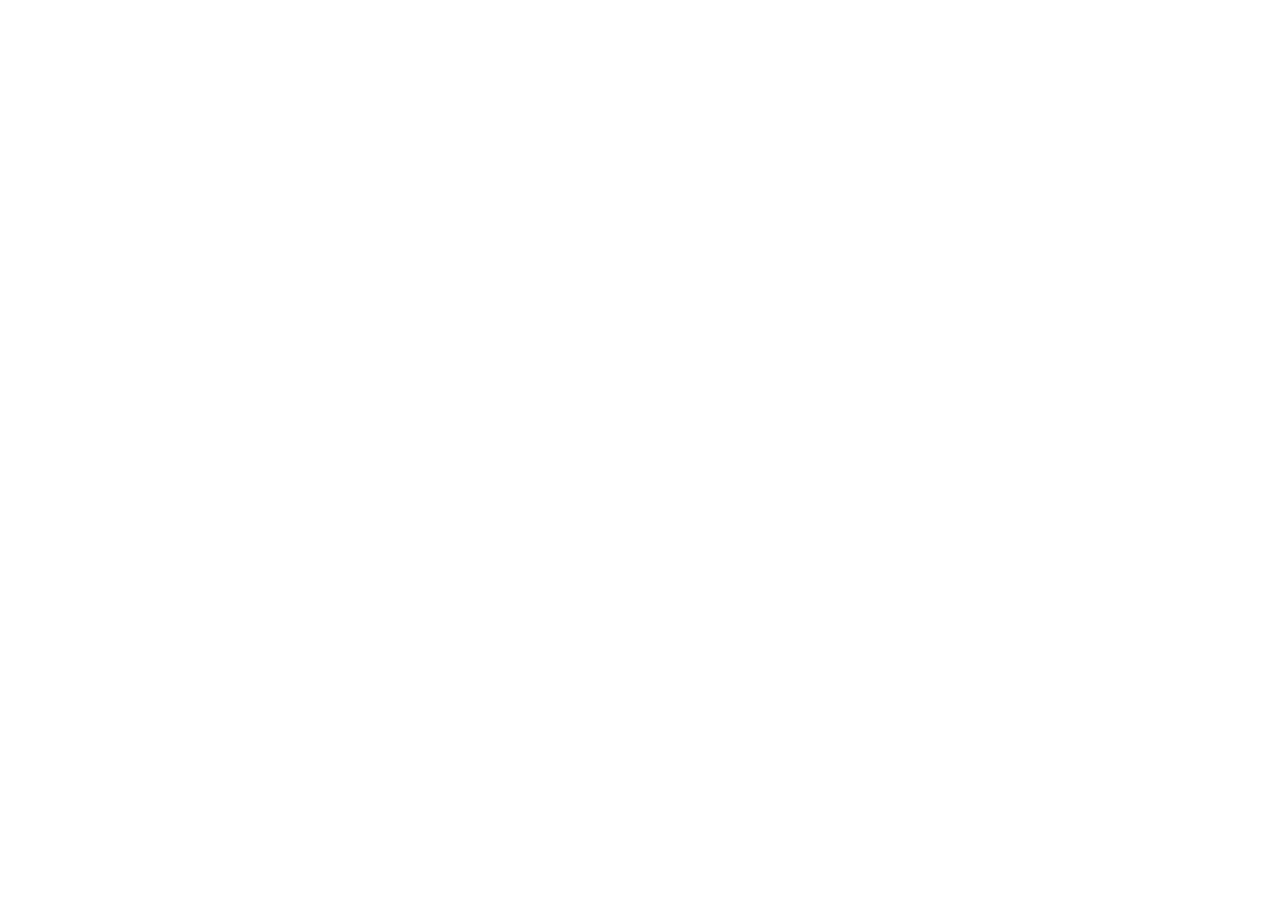
==== commit e18c5cf0: "Point the old spot/ copy at the canonical SPOT site SPOT now lives in leeandlee0713/spot-site and de" ====
--- a/spot/index.html
+++ b/spot/index.html
@@ -2,463 +2,11 @@
 <html lang="ko">
 <head>
 <meta charset="utf-8">
-<meta name="viewport" content="width=device-width,initial-scale=1,viewport-fit=cover">
-<style>body{margin:0}img{max-width:100%}[hidden]{display:none!important}</style>
+<meta name="viewport" content="width=device-width,initial-scale=1">
+<title>SPOT 주소가 바뀌었습니다</title>
+<link rel="canonical" href="https://spot-12324.web.app/index.html">
+<script>location.replace('https://spot-12324.web.app/index.html'+location.hash)</script>
+<style>body{margin:0;min-height:100vh;display:grid;place-items:center;background:#080c1c;color:#eef1ff;font-family:system-ui,sans-serif}a{color:#5ef2d6}</style>
 </head>
-<body>
-<title>SPOT</title>
-<meta name="claude:viewport-fit-sides" content="cover">
-<meta name="description" content="전국 유·청소년 축구팀을 연령대와 지역으로 찾고 팀 철학을 확인하는 사이트">
-<link rel="stylesheet" href="https://fonts.googleapis.com/css2?family=Chakra+Petch:wght@500;600;700&family=IBM+Plex+Sans+KR:wght@400;500;600&display=swap">
-<style>
-/* Layout: scouting console on the left, one large stage (card deck or district map) on the right. Single dark look. */
-:root{
-  color-scheme:dark;
-  --bg:#080c1c; --panel:#0e1430; --line:#1f2850; --fg:#eef1ff; --mute:#7c86b3;
-  --accent:#5ef2d6; --card:#111838; --frame:#0f1530; --mat:#080c1c; --veil:#04060ecc;
-  --t-e:#4fd8ff; --t-m:#5b8cff; --t-h:#a78bfa;
-  --t-k5:#f6c453; --t-k6:#cfd6e6; --t-k7:#e0915a; --t-x:#4de3a8;
-  --map:#151d47; --map-on:#22307a; --map-dong:#2a3570; --map-gu:#5a6ad0;
-  --display:"Chakra Petch","IBM Plex Sans KR",system-ui,sans-serif;
-  --body:"IBM Plex Sans KR",system-ui,-apple-system,"Malgun Gothic",sans-serif;
-}
-html,body{min-height:100%}
-body{background:var(--bg);color:var(--fg);font-family:var(--body);font-size:14px;line-height:1.5;word-break:keep-all;
-  background-image:radial-gradient(60rem 40rem at 70% -10%,#16205a55,transparent 70%);background-repeat:no-repeat}
-*{box-sizing:border-box}
-button,input{font:inherit;color:inherit}
-h1,h2,h3,p,dl,dd,ul{margin:0}
-ul{padding:0;list-style:none}
-:focus-visible{outline:2px solid var(--accent);outline-offset:2px}
-.skip{position:absolute;left:-999px}
-.skip:focus{left:16px;top:16px;z-index:5;background:var(--accent);color:var(--bg);padding:10px 14px;border-radius:10px}
-
-.app{display:grid;grid-template-columns:272px minmax(0,1fr);gap:28px;max-width:1500px;margin:0 auto;
-  padding-block:24px;padding-left:max(16px,env(safe-area-inset-left,0px));padding-right:max(16px,env(safe-area-inset-right,0px))}
-
-/* ---------- console ---------- */
-.side{position:sticky;top:calc(24px + env(safe-area-inset-top,0px));align-self:start;display:flex;flex-direction:column;gap:22px;
-  background:var(--panel);border:1px solid var(--line);border-radius:20px;padding:22px 20px}
-.logo{font-family:var(--display);font-weight:700;font-size:30px;letter-spacing:.14em;display:flex;align-items:center;gap:10px}
-.logo i{width:12px;height:12px;border-radius:50%;background:var(--accent);box-shadow:0 0 0 5px #5ef2d622,0 0 18px var(--accent)}
-.search{position:relative}
-.search svg{position:absolute;left:13px;top:50%;translate:0 -50%;stroke:var(--mute)}
-.search input{width:100%;height:44px;border-radius:12px;border:1px solid var(--line);background:var(--bg);padding:0 14px 0 40px}
-.search input::placeholder{color:var(--mute)}
-.search input:focus{outline:none;border-color:var(--accent)}
-.grp{display:flex;flex-direction:column;gap:10px}
-.grp h2{font-size:12px;font-weight:600;letter-spacing:.08em;color:var(--mute)}
-.chips{display:flex;flex-wrap:wrap;gap:8px}
-.chip{--c:var(--accent);height:36px;padding:0 14px;border-radius:999px;border:1px solid var(--line);background:transparent;
-  cursor:pointer;font-weight:500;display:inline-flex;align-items:center;gap:7px;transition:border-color .15s,background .15s,color .15s,translate .08s}
-.chip::before{content:"";width:7px;height:7px;border-radius:50%;background:var(--c)}
-.chip:hover{border-color:var(--c)}
-.chip:active{translate:0 1px}
-.chip[aria-pressed="true"]{background:var(--c);border-color:var(--c);color:var(--bg);font-weight:600}
-.chip[aria-pressed="true"]::before{background:var(--bg)}
-.chip.gu::before{display:none}
-.btn{height:44px;padding:0 18px;border-radius:12px;border:1px solid var(--accent);background:none;color:var(--accent);font-weight:600;cursor:pointer;transition:background .15s,color .15s,translate .08s}
-.btn:hover{background:var(--accent);color:var(--bg)}
-.btn:active{translate:0 1px}
-
-/* ---------- stage ---------- */
-.main{min-width:0;display:flex;flex-direction:column;gap:20px}
-.intro h1{font-size:clamp(24px,2.800vw,34px);line-height:1.25;font-weight:600;letter-spacing:-.01em}
-.intro p{margin-top:8px;color:var(--mute);max-width:40em;font-size:15px}
-.bar{display:flex;align-items:center;justify-content:space-between;gap:12px;flex-wrap:wrap}
-.count{font-family:var(--display);font-size:15px;color:var(--mute)}
-.count b{font-size:34px;color:var(--fg);font-weight:700;margin-right:6px;font-variant-numeric:tabular-nums}
-.seg{display:flex;background:var(--panel);border:1px solid var(--line);border-radius:12px;padding:4px}
-.seg button{height:38px;padding:0 16px;border:0;border-radius:9px;background:none;color:var(--mute);cursor:pointer;display:flex;align-items:center;gap:8px;font-weight:500;transition:translate .08s}
-.seg button:active{translate:0 1px}
-.seg button[aria-pressed="true"]{background:var(--accent);color:var(--bg);font-weight:600}
-.seg svg{stroke:currentColor}
-
-/* ---------- gallery cards: one frame for every poster, neon only on hover / focus / open ---------- */
-.deck{display:grid;grid-template-columns:repeat(auto-fill,minmax(236px,1fr));gap:28px 24px}
-.card{--c:var(--accent);position:relative;max-width:300px;width:100%;cursor:pointer;perspective:1200px;-webkit-tap-highlight-color:transparent;
-  animation:deal .5s cubic-bezier(.2,.8,.2,1) both;animation-delay:calc(var(--i)*40ms);transition:translate .2s}
-.card:hover{translate:0 -3px}
-.flip{position:relative;transform-style:preserve-3d;transition:transform .6s cubic-bezier(.3,.7,.2,1)}
-.card.on .flip{transform:rotateY(180deg)}
-.face{background:var(--frame);border:1px solid var(--line);border-radius:12px;overflow:hidden;backface-visibility:hidden;-webkit-backface-visibility:hidden;
-  transition:border-color .2s,box-shadow .2s}
-.card:hover .face,.card:focus-visible .face,.card.on .face{border-color:var(--accent);box-shadow:0 0 0 1px var(--accent),0 0 26px -6px color-mix(in srgb,var(--accent) 55%,transparent)}
-.card:focus-visible{outline:none}
-.back{position:absolute;inset:0;transform:rotateY(180deg);display:flex}
-/* poster: always whole, never cropped or stretched; the mat takes up the difference */
-.art{aspect-ratio:4/5;margin:12px 12px 0;background:var(--mat);border-radius:6px;display:grid;place-items:center;overflow:hidden}
-.art img.poster{width:100%;height:100%;object-fit:contain;display:block}
-.art .crest{width:46%;height:auto;aspect-ratio:1;font-size:56px}
-.info{display:flex;align-items:center;gap:10px;padding:13px 14px 14px}
-.info>div{min-width:0;flex:1}
-.name{font-weight:600;font-size:16px;line-height:1.3;white-space:nowrap;overflow:hidden;text-overflow:ellipsis}
-.sub{font-size:13px;color:var(--mute);white-space:nowrap;overflow:hidden;text-overflow:ellipsis}
-.arrow{flex:none;width:30px;height:30px;border-radius:50%;border:1px solid var(--line);display:grid;place-items:center;color:var(--mute);transition:color .2s,border-color .2s,rotate .3s}
-.arrow svg{stroke:currentColor}
-.card:hover .arrow,.card:focus-visible .arrow{color:var(--accent);border-color:var(--accent)}
-/* back: the same frame, details and the way in */
-.in{flex:1;display:flex;flex-direction:column;align-items:center;gap:8px;padding:18px 18px 16px;text-align:center}
-.top{width:100%;display:flex;justify-content:space-between;align-items:baseline}
-.code{font-family:var(--display);font-weight:700;font-size:24px;line-height:1;color:var(--fg)}
-.where{font-size:12.500px;color:var(--mute);font-weight:500}
-.crest{width:64px;height:64px;display:grid;place-items:center;flex:none;margin-top:6px;
-  clip-path:polygon(50% 0,100% 25%,100% 75%,50% 100%,0 75%,0 25%);
-  background:var(--mat);color:var(--fg);font-weight:600;font-size:26px}
-.crest img{width:100%;height:100%;object-fit:contain}
-.crest.has-logo{clip-path:none;background:none}
-.in .name{white-space:normal;font-size:17px}
-.en{font-family:var(--display);font-size:11px;letter-spacing:.1em;color:var(--mute);margin-top:-6px}
-.motto{font-size:14px;line-height:1.45;margin-top:4px}
-.stats{display:flex;gap:14px;font-family:var(--display);font-size:13px;color:var(--mute);border-top:1px solid var(--line);padding-top:9px;margin-top:auto}
-.stats b{color:var(--fg);font-weight:600;font-variant-numeric:tabular-nums;margin-right:3px}
-.tag{font-size:11px;border:1px solid currentColor;border-radius:4px;padding:0 5px;font-weight:400;white-space:nowrap;color:var(--mute)}
-.go{display:flex;align-items:center;justify-content:center;gap:6px;width:100%;height:44px;margin-top:6px;border-radius:10px;flex:none;
-  background:var(--accent);color:var(--bg);font-weight:600;font-size:14px;text-decoration:none;
-  opacity:0;translate:0 8px;transition:opacity .25s .35s,translate .25s .35s,filter .15s}
-.card.on .go{opacity:1;translate:0 0}
-.go:hover{filter:brightness(1.1)}
-.go:active{translate:0 1px}
-.go svg{stroke:currentColor}
-@keyframes deal{from{opacity:0;transform:translateY(18px)}}
-
-.none{border:1px dashed var(--line);border-radius:20px;padding:56px 20px;text-align:center;color:var(--mute);display:flex;flex-direction:column;gap:14px;align-items:center}
-
-/* ---------- map ---------- */
-.mapwrap{display:flex;gap:20px;flex-wrap:wrap;align-items:flex-start;background:var(--panel);border:1px solid var(--line);border-radius:24px;padding:18px}
-.mapwrap>svg{flex:1 1 420px;min-width:0;max-height:calc(100vh - 150px);min-height:420px}
-.dist{fill:var(--map);cursor:pointer;transition:fill .2s}
-.dist:hover{fill:#1b2660}
-.dist.on{fill:var(--map-on)}
-.dong{fill:none;stroke:var(--map-dong);stroke-width:1;vector-effect:non-scaling-stroke;stroke-linejoin:round;pointer-events:none}
-.gline{fill:none;stroke:var(--map-gu);stroke-width:1.800;vector-effect:non-scaling-stroke;stroke-linejoin:round;pointer-events:none}
-.gline.on{stroke:var(--accent)}
-.dlabel{fill:var(--mute);font-family:var(--body);font-size:26px;font-weight:600;letter-spacing:.1em;text-anchor:middle;pointer-events:none;opacity:.75;paint-order:stroke;stroke:var(--map);stroke-width:6px}
-.pin{cursor:pointer;animation:pop .4s cubic-bezier(.3,1.6,.5,1) both;animation-delay:calc(var(--i)*25ms);transform-box:fill-box;transform-origin:center}
-.pin .halo{fill:var(--c);opacity:.18}
-.pin .dot{fill:var(--c);stroke:var(--bg);stroke-width:3}
-.pin:hover .halo,.pin.sel .halo{opacity:.4}
-.pin.sel .dot{stroke:var(--fg)}
-.pin.sel .halo{animation:pulse 1.6s ease-out infinite;transform-box:fill-box;transform-origin:center}
-.pin text{fill:var(--fg);font-family:var(--body);font-size:21px;font-weight:600;text-anchor:middle;paint-order:stroke;stroke:var(--bg);stroke-width:7px;pointer-events:none}
-.pin:focus-visible{outline:none}.pin:focus-visible .dot{stroke:var(--accent)}
-@keyframes pop{from{opacity:0;transform:scale(0)}}
-@keyframes pulse{from{transform:scale(1);opacity:.5}to{transform:scale(2.400);opacity:0}}
-.detail{flex:0 0 260px;margin:0 auto}
-
-/* ---------- team sheet ---------- */
-dialog{--c:var(--accent);border:1px solid color-mix(in srgb,var(--c) 45%,var(--line));padding:0;background:var(--panel);color:var(--fg);width:min(700px,calc(100vw - 32px));max-height:calc(100vh - 40px);border-radius:20px;overflow:auto}
-dialog::backdrop{background:var(--veil)}
-.sheet__band{padding:26px 28px;display:flex;align-items:center;gap:18px;
-  background:radial-gradient(120% 140% at 0 0,color-mix(in srgb,var(--c) 30%,transparent),transparent 70%),repeating-linear-gradient(115deg,#ffffff06 0 2px,transparent 2px 9px)}
-.sheet__band .crest{width:72px;height:72px;font-size:30px}
-.sheet__band .code{font-size:20px}
-.sheet__band h2{font-size:24px;line-height:1.3;font-weight:600}
-.sheet__band p{color:var(--mute)}
-.sheet__body{padding:8px 28px 28px;display:grid;gap:22px}
-.sheet__body h3{font-size:12px;font-weight:600;letter-spacing:.08em;color:var(--mute);margin-bottom:6px}
-.sheet__motto{font-size:22px;font-weight:600;line-height:1.4;color:var(--c)}
-.sheet__creed{margin-top:8px;max-width:34em;font-size:15px}
-.values{display:flex;flex-wrap:wrap;gap:8px}
-.values li{border:1px solid var(--line);border-radius:999px;padding:6px 14px;font-weight:500}
-.facts{display:grid;grid-template-columns:repeat(4,minmax(0,1fr));gap:12px;border-top:1px solid var(--line);padding-top:18px}
-.facts dt{font-size:12px;color:var(--mute)}
-.facts dd{font-family:var(--display);font-size:17px;font-weight:600;font-variant-numeric:tabular-nums}
-.sheet__close{justify-self:start}
-
-@media (max-width:820px){
-  .app{grid-template-columns:minmax(0,1fr);gap:18px;padding-block:16px}
-  .side{position:static;gap:16px}
-  .chip{height:44px}
-  .deck{grid-template-columns:repeat(auto-fill,minmax(220px,1fr));justify-items:center;gap:24px 16px}
-  .mapwrap>svg{max-height:none}
-  .facts{grid-template-columns:repeat(2,minmax(0,1fr))}
-  .seg{width:100%}.seg button{flex:1;justify-content:center;height:44px}
-  .btn{width:100%}
-}
-@media (prefers-reduced-motion:reduce){.flip,.go,.card,.face,.arrow{transition:none}.card,.pin,.pin.sel .halo{animation:none}.btn,.chip{transition:none}}
-
-/* ---------- phone pass ---------- */
-.in{justify-content:center}
-.stats{margin-top:10px}
-.go{margin-top:auto}
-.back .crest{width:76px;height:76px}
-.dlabel{opacity:.5}
-@media (max-width:820px){
-  /* the page title comes first, then the filters, then results */
-  .app{display:flex;flex-direction:column}
-  .main{display:contents}
-  .intro{order:1}.side{order:2}.bar{order:3}#stage{order:4}
-  .side .logo{display:none}
-  .intro h1{display:flex;align-items:center;gap:10px}
-  .intro h1::before{content:"";width:11px;height:11px;border-radius:50%;background:var(--accent);box-shadow:0 0 0 5px #5ef2d622,0 0 18px var(--accent);flex:none}
-  .dlabel{font-size:40px}
-  .nation .pin text{font-size:44px!important;stroke-width:12px}
-  .nation .pin .dot{r:18}.nation .pin .halo{r:34}
-  .mapwrap{padding:12px;gap:14px}
-  .mapstage{flex-basis:100%;max-height:none;min-height:0}
-  .detail{flex-basis:100%;display:grid;justify-items:center}
-}
-
-/* ---------- map: nation, then a province lifted out of it ---------- */
-.mapstage{position:relative;flex:1 1 380px;min-width:0;aspect-ratio:1000/1860;max-height:calc(100vh - 200px);min-height:460px;overflow:hidden}
-.nation{position:absolute;inset:0;width:100%;height:100%;transition:transform .7s cubic-bezier(.2,.7,.2,1),opacity .6s,filter .6s;transform-origin:50% 45%}
-.nation.behind{transform:scale(.88);opacity:.2;filter:blur(2px);pointer-events:none}
-.nation.still{transition:none}
-.nation .dlabel{font-size:36px}
-.nation .pin text{stroke-width:9px}
-.nation .pin .dot{stroke-width:4}
-.region{position:absolute;inset:60px 0 0;filter:drop-shadow(0 30px 26px #000c) drop-shadow(0 0 22px color-mix(in srgb,var(--accent) 30%,transparent))}
-.region svg{display:block;width:100%;height:100%}
-.region.rise{animation:lift-map .8s cubic-bezier(.2,.8,.2,1) both}
-@keyframes lift-map{from{opacity:0;transform:translateY(90px) scale(.9)}60%{opacity:1}}
-.sgg{fill:#18225a;stroke:var(--map-gu);stroke-width:1.200px;vector-effect:non-scaling-stroke;stroke-linejoin:round;transition:fill .2s}
-.sgg:hover{fill:var(--map-on)}
-.slabel{fill:#aab3d6;font-family:var(--body);font-weight:500;text-anchor:middle;pointer-events:none;paint-order:stroke;stroke:#18225a;stroke-width:3px;vector-effect:non-scaling-stroke}
-.region .pin .dot{stroke-width:2.500px;vector-effect:non-scaling-stroke}
-.region .pin text{stroke-width:5px;vector-effect:non-scaling-stroke}
-.maphead{position:absolute;z-index:2;top:0;left:0;right:0;display:flex;align-items:center;gap:14px;animation:deal .4s both}
-.maphead h2{font-size:20px;font-weight:600;margin:0}
-.mapback{height:44px;padding:0 16px;display:inline-flex;align-items:center;gap:8px;width:auto!important;flex:none}
-.nomap{color:var(--mute);text-align:center;padding:28px 10px;border:1px dashed var(--line);border-radius:12px}
-@media (prefers-reduced-motion:reduce){.nation{transition:none}.region.rise,.maphead{animation:none}}
-
-/* ---------- province view, decluttered: quiet land, few names, the rest on demand ---------- */
-.sgg{stroke:#3d4a9c;stroke-width:.900px}
-.sgg.tone0{fill:#161f55}.sgg.tone1{fill:#1a2460}.sgg.tone2{fill:#131b4c}
-.sgg.has{fill:color-mix(in srgb,var(--accent) 22%,#161f55);stroke:color-mix(in srgb,var(--accent) 60%,#3d4a9c)}
-.sgg:hover,.sgg.hot{fill:#2a3a8c}
-.sgg.has:hover,.sgg.has.hot{fill:color-mix(in srgb,var(--accent) 34%,#161f55)}
-.slabel{fill:#c3cbea;opacity:.82;stroke:none;font-weight:500;letter-spacing:.02em;dominant-baseline:middle}
-.slabel.hid{display:none}
-.region .pin:not(.sel):not(:hover):not(:focus-visible) text{opacity:0}
-.region .pin text{fill:#fff;font-weight:700}
-.maphead h2{white-space:nowrap}
-.maphud{margin-left:auto;display:inline-flex;align-items:center;gap:8px;height:36px;padding:0 14px;border-radius:999px;border:1px solid var(--line);background:#080c1ccc;color:var(--mute);font-size:13px;white-space:nowrap;transition:color .15s,border-color .15s}
-.maphud::before{content:"";width:7px;height:7px;border-radius:50%;background:var(--mute);transition:background .15s}
-.maphud.on{color:var(--fg);border-color:var(--accent);font-weight:600}
-.maphud.on::before{background:var(--accent);box-shadow:0 0 10px var(--accent)}
-@media (max-width:820px){
-  .maphead{flex-wrap:wrap;gap:8px 10px}
-  .maphud{margin-left:0;order:3;font-size:12.500px}
-  .region{inset:104px 0 0}
-}
-
-/* ---------- map marks, kept few: tinted provinces, one dot, city call-outs ---------- */
-.mapstage{aspect-ratio:1420/1860}
-.dist.res{fill:color-mix(in srgb,var(--accent) 15%,var(--map))}
-.dist.res.on{fill:color-mix(in srgb,var(--accent) 26%,var(--map))}
-.call{cursor:pointer}
-.call line{stroke:#5a6ad0;stroke-width:1px;vector-effect:non-scaling-stroke;stroke-dasharray:3 4;opacity:.7}
-.call .hit{fill:transparent}
-.call .cdot{fill:var(--bg);stroke:#8e9af0;stroke-width:1.500px;vector-effect:non-scaling-stroke}
-.call rect:not(.hit){fill:#0e1430;stroke:#3a4796;stroke-width:1px;vector-effect:non-scaling-stroke;transition:stroke .15s,fill .15s}
-.call text{fill:var(--fg);font-family:var(--body);font-weight:600;font-size:40px;text-anchor:middle;dominant-baseline:central;pointer-events:none}
-.call.res rect:not(.hit){fill:color-mix(in srgb,var(--accent) 18%,#0e1430)}
-.call:hover rect:not(.hit),.call:focus-visible rect:not(.hit),.call.on rect:not(.hit){stroke:var(--accent);stroke-width:2px}
-.call:hover .cdot,.call:focus-visible .cdot,.call.on .cdot{fill:var(--accent);stroke:var(--accent)}
-.call:hover line,.call:focus-visible line{stroke:var(--accent);opacity:1}
-.call:focus-visible{outline:none}
-.spot{cursor:pointer}
-.spot .dot{fill:color-mix(in srgb,var(--accent) 62%,#18225a);stroke:#080c1c;stroke-width:2px;vector-effect:non-scaling-stroke;transition:fill .15s}
-.spot .halo{fill:var(--accent);opacity:0}
-.spot.sel .dot{fill:var(--accent)}
-.spot.sel .halo{opacity:.3;transform-box:fill-box;transform-origin:center;animation:pulse 1.800s ease-out infinite}
-.spot:hover .dot,.spot:focus-visible .dot{fill:var(--accent)}
-.spot:focus-visible{outline:none}
-.spot .cnt{fill:#080c1c;font-family:var(--display);font-weight:700;text-anchor:middle;dominant-baseline:central;pointer-events:none}
-.spot .nm{fill:#fff;font-family:var(--body);font-weight:700;paint-order:stroke;stroke:#0a0f24;stroke-width:4px;vector-effect:non-scaling-stroke;pointer-events:none}
-.nation .spot{pointer-events:none}
-.tpager{display:flex;align-items:center;justify-content:center;gap:12px;margin-top:14px;font-family:var(--display);color:var(--mute);font-variant-numeric:tabular-nums}
-.tpager b{color:var(--fg);font-size:18px}
-.tpager button{width:44px;height:44px;border-radius:50%;border:1px solid var(--line);background:none;color:var(--fg);cursor:pointer;display:grid;place-items:center;transition:border-color .15s,color .15s,translate .08s}
-.tpager button:hover{border-color:var(--accent);color:var(--accent)}
-.tpager button:active{translate:0 1px}
-.detail{flex:0 0 260px}
-.detail .card{margin:0 auto}
-@media (max-width:820px){
-  .call text{font-size:46px}
-  .detail{flex-basis:100%;display:block}
-}
-@media (prefers-reduced-motion:reduce){.spot.sel .halo{animation:none}}
-</style>
-
-<a class="skip" href="#results">본문으로 건너뛰기</a>
-<div class="app">
-  <form class="side" id="filters" aria-label="팀 검색 조건">
-    <span class="logo"><i></i>SPOT</span>
-    <div class="search">
-      <svg width="16" height="16" viewBox="0 0 24 24" fill="none" stroke-width="2.200" stroke-linecap="round" aria-hidden="true"><circle cx="11" cy="11" r="7"/><path d="m20 20-3.500-3.500"/></svg>
-      <input id="q" type="search" placeholder="팀 이름 또는 지역" autocomplete="off" aria-label="팀 이름 또는 지역">
-    </div>
-    <div class="grp"><h2>연령대</h2><div class="chips" id="youth"></div></div>
-    <div class="grp"><h2>지역</h2><div class="chips" id="gus"></div></div>
-    <button class="btn" id="reset" type="button">조건 지우기</button>
-  </form>
-
-  <main class="main" id="results">
-    <div class="intro">
-      <h1>전국 유·청소년 축구팀 찾기</h1>
-      <p>초등부부터 고등부까지. 전국 17개 시·도에서 우리 지역 팀과 그 팀이 지키는 철학을 확인하세요.</p>
-    </div>
-    <div class="bar">
-      <p class="count" aria-live="polite"><b id="n">0</b>개 팀</p>
-      <div class="seg" role="group" aria-label="보기 방식">
-        <button id="vCards" type="button" aria-pressed="true">
-          <svg width="16" height="16" viewBox="0 0 24 24" fill="none" stroke-width="2" aria-hidden="true"><rect x="3" y="3" width="7" height="9" rx="1.500"/><rect x="14" y="3" width="7" height="9" rx="1.500"/><rect x="3" y="15" width="7" height="6" rx="1.500"/><rect x="14" y="15" width="7" height="6" rx="1.500"/></svg>카드로 보기</button>
-        <button id="vMap" type="button" aria-pressed="false">
-          <svg width="16" height="16" viewBox="0 0 24 24" fill="none" stroke-width="2" stroke-linejoin="round" aria-hidden="true"><path d="M12 21s7-6.200 7-11a7 7 0 1 0-14 0c0 4.800 7 11 7 11Z"/><circle cx="12" cy="10" r="2.500"/></svg>지도로 보기</button>
-      </div>
-    </div>
-    <div id="stage"></div>
-  </main>
-</div>
-
-<script src="geo-kr.js"></script>
-<script src="teams.js"></script>
-<script>
-document.documentElement.lang='ko';
-const S={zoom:null,q:'',t:new Set(),g:new Set(),view:location.hash==='#map'?'map':'cards',sel:null};
-const $=id=>document.getElementById(id);
-
-function chip(host,key,label,set,color){
-  const b=document.createElement('button');
-  b.type='button';b.className='chip'+(color?'':' gu');b.textContent=label;b.id='chip-'+key;
-  if(color)b.style.setProperty('--c',`var(--t-${key})`);
-  b.setAttribute('aria-pressed','false');
-  b.onclick=()=>{set.has(key)?set.delete(key):set.add(key);if(set===S.g&&S.view==='map')S.zoom=S.g.size===1?[...S.g][0]:null;render()};
-  host.append(b);
-}
-['e','m','h'].forEach(k=>chip($('youth'),k,T[k].l,S.t,1));
-Object.entries(KR.sido).forEach(([g,d])=>chip($('gus'),g,d.s,S.g,0));
-
-const crest=t=>`<span class="crest${t.logo?' has-logo':''}" aria-hidden="true">${t.logo?`<img src="${t.logo}" alt="">`:t.name[0]}</span>`;
-const tag=t=>t.demo?' <span class="tag">예시 팀</span>':'';
-
-function cardHTML(t,i){
-  return `<div class="card" role="button" tabindex="0" aria-expanded="false" aria-label="${t.name} 카드 뒤집기" style="--i:${i}"><div class="flip">
-    <div class="face front">
-      <div class="art">${t.poster?`<img class="poster" src="${t.poster}" alt="${t.name} 포스터">`:crest(t)}</div>
-      <div class="info"><div><div class="name">${t.name}${tag(t)}</div><div class="sub">${t.area} · ${T[t.t].a}</div></div>
-        <span class="arrow" aria-hidden="true"><svg width="14" height="14" viewBox="0 0 24 24" fill="none" stroke-width="2.400" stroke-linecap="round" stroke-linejoin="round"><path d="M5 12h14M13 6l6 6-6 6"/></svg></span></div>
-    </div>
-    <div class="face back"><div class="in">
-      <span class="top"><span class="code">${T[t.t].c}</span><span class="where">${t.area}</span></span>
-      ${crest(t)}
-      <span class="name">${t.name}${tag(t)}</span>
-      ${t.en?`<span class="en">${t.en}</span>`:''}
-      <span class="motto">${t.motto}</span>
-      <span class="stats"><span><b>${t.y}</b>창단</span><span><b>${t.n}</b>명</span></span>
-      <a class="go" tabindex="-1" href="team.html#${t.id}" target="_blank" rel="noopener">팀 페이지 보기<svg width="14" height="14" viewBox="0 0 24 24" fill="none" stroke-width="2.400" stroke-linecap="round" stroke-linejoin="round" aria-hidden="true"><path d="M7 17 17 7M9 7h8v8"/></svg></a>
-    </div></div>
-  </div></div>`;
-}
-/* 첫 클릭: 카드 뒤집기. 뒷면의 '팀 페이지 보기'만 새 창을 연다. */
-function flip(card){
-  const on=!card.classList.contains('on');
-  document.querySelectorAll('.card.on').forEach(c=>{c.classList.remove('on');c.setAttribute('aria-expanded','false');c.querySelector('.go').tabIndex=-1});
-  if(on){card.classList.add('on');card.setAttribute('aria-expanded','true');card.querySelector('.go').tabIndex=0}
-}
-$('stage').addEventListener('click',e=>{if(e.target.closest('.go'))return;const c=e.target.closest('.card');if(c)flip(c)});
-$('stage').addEventListener('keydown',e=>{if((e.key==='Enter'||e.key===' ')&&e.target.classList.contains('card')){e.preventDefault();flip(e.target)}});
-const SGG_LINES=Object.values(KR.sgg).map(o=>Object.values(o).map(x=>x.d).join('')).join('');
-function render(){
-  const q=S.q.trim().toLowerCase();
-  const list=TEAMS.filter(t=>(!S.t.size||S.t.has(t.t))&&(!S.g.size||S.g.has(t.sido))&&(!q||(t.name+(t.en||'')+t.sido+t.area+(t.dong||'')+T[t.t].l+T[t.t].c+(t.kind||'')).toLowerCase().includes(q)));
-  $('n').textContent=list.length;
-  document.querySelectorAll('.chip').forEach(b=>{const k=b.id.slice(5);b.setAttribute('aria-pressed',S.t.has(k)||S.g.has(k))});
-  $('vCards').setAttribute('aria-pressed',S.view==='cards');$('vMap').setAttribute('aria-pressed',S.view==='map');
-  const st=$('stage');
-  if(!list.length&&S.view==='cards'){st.innerHTML=`<div class="none"><p>조건에 맞는 팀이 없습니다.</p><button type="button" class="btn" onclick="resetAll()">조건 지우기</button></div>`;return}
-  if(S.view==='cards'){st.innerHTML=`<div class="deck">${list.map(cardHTML).join('')}</div>`;return}
-  /* 지도. 처음에는 땅만 보인다. 조건(검색·연령대·지역)을 주면 해당 시·도가 물들고, 지금 카드에 뜬 팀 하나만 점으로 찍힌다. */
-  if(S.zoom&&!S.g.has(S.zoom))S.zoom=null;
-  const z=S.zoom&&KR.sido[S.zoom]?S.zoom:null,changed=z!==lastZoom,was=lastZoom;lastZoom=z;
-  const active=!!(q||S.t.size||S.g.size),shown=active?list:[];
-  if(!shown.includes(S.sel))S.sel=shown[0]||null;
-  const res=new Set(shown.map(t=>t.sido)),W0=KR.vb[0],H0=KR.vb[1];
-  const nation=`<svg class="nation" viewBox="${-SEA} 0 ${W0+2*SEA} ${H0}" role="group" aria-label="전국 시·도 지도">
-    ${Object.entries(KR.sido).map(([g,d])=>`<path class="dist${S.g.has(g)?' on':''}${res.has(g)?' res':''}" data-g="${g}" d="${d.d}"><title>${g}</title></path>`).join('')}
-    <path class="dong" d="${SGG_LINES}"/>
-    ${Object.entries(KR.sido).map(([g,d])=>`<path class="gline${S.g.has(g)?' on':''}" d="${d.d}"/>`).join('')}
-    ${Object.entries(KR.sido).filter(([g])=>!METRO.test(g)).map(([g,d])=>`<text class="dlabel" x="${d.x}" y="${d.y+10}">${d.s}</text>`).join('')}
-    ${CALL.map(o=>`<g class="call${S.g.has(o.g)?' on':''}${res.has(o.g)?' res':''}" data-g="${o.g}" tabindex="0" role="button" aria-label="${o.g} 지도 보기">
-      <line x1="${o.cx+(o.cx<0?CW/2:-CW/2)}" y1="${o.cy}" x2="${o.d.x}" y2="${o.d.y}"/><circle class="hit" cx="${o.d.x}" cy="${o.d.y}" r="46"/><circle class="cdot" cx="${o.d.x}" cy="${o.d.y}" r="8"/>
-      <rect class="hit" x="${o.cx-CW/2-14}" y="${o.cy-CH/2-27}" width="${CW+28}" height="${CH+54}"/><rect x="${o.cx-CW/2}" y="${o.cy-CH/2}" width="${CW}" height="${CH}" rx="${CH/2}"/><text x="${o.cx}" y="${o.cy}">${o.d.s}</text></g>`).join('')}
-    ${!z&&S.sel?`<g class="spot sel"><circle class="halo" cx="${S.sel.px}" cy="${S.sel.py}" r="30"/><circle class="dot" cx="${S.sel.px}" cy="${S.sel.py}" r="15"/></g>`:''}
-  </svg>`;
-  let region='';
-  if(z){const b=KR.sido[z].b,u=Math.max(b[2],b[3])/100,ent=Object.entries(KR.sgg[z]),groups={};
-    ent.forEach(([k,d])=>(groups[cityOf(k)]=groups[cityOf(k)]||[]).push(d));
-    const has=g=>shown.some(t=>t.sido===z&&cityOf(t.sgg)===g);
-    /* 같은 시·군·구의 팀은 점 하나로 모으고 수를 적는다. 이름은 지금 카드에 뜬 팀 하나만. */
-    const cl={};shown.forEach(t=>{const k=t.px+','+t.py;(cl[k]=cl[k]||[]).push(t)});
-    const spots=Object.values(cl).map(ts=>{const t=ts[0],sel=ts.includes(S.sel),r=u*(sel?1.9:1.5),ax=t.px<b[0]+b[2]*.22?'start':t.px>b[0]+b[2]*.78?'end':'middle';
-      return `<g class="spot${sel?' sel':''}" data-i="${ts.map(x=>TEAMS.indexOf(x)).join(',')}" tabindex="0" role="button" aria-label="${ts.length>1?t.sgg+' 팀 '+ts.length+'개':t.name}">
-        <circle class="halo" cx="${t.px}" cy="${t.py}" r="${r*2.1}"/><circle class="dot" cx="${t.px}" cy="${t.py}" r="${r}"/>
-        ${ts.length>1?`<text class="cnt" x="${t.px}" y="${t.py}" style="font-size:${r*1.25}px">${ts.length}</text>`:''}
-        ${sel?`<text class="nm" x="${t.px}" y="${t.py-r*2.9}" text-anchor="${ax}" style="font-size:${u*2.9}px">${S.sel.name}</text>`:''}</g>`}).join('');
-    region=`<div class="region${changed?' rise':''}"><svg viewBox="${b.join(' ')}" role="group" aria-label="${z} 시·군·구 지도">
-      ${ent.map(([k,d],i)=>`<path class="sgg tone${i%3}${has(cityOf(k))?' has':''}" data-n="${k}" data-g="${cityOf(k)}" d="${d.d}"/>`).join('')}
-      ${Object.entries(groups).filter(([g])=>!has(g)).map(([g,ds])=>`<text class="slabel" data-g="${g}" x="${(ds.reduce((a,d)=>a+d.x,0)/ds.length).toFixed(1)}" y="${(ds.reduce((a,d)=>a+d.y,0)/ds.length).toFixed(1)}">${shortName(g)}</text>`).join('')}
-      ${spots}
-    </svg></div>`}
-  const at=shown.indexOf(S.sel);
-  const side=shown.length?`${cardHTML(S.sel,0)}${shown.length>1?`<div class="tpager"><button type="button" id="tPrev" aria-label="이전 팀 카드"><svg width="16" height="16" viewBox="0 0 24 24" fill="none" stroke="currentColor" stroke-width="2.400" stroke-linecap="round" stroke-linejoin="round" aria-hidden="true"><path d="M15 6l-6 6 6 6"/></svg></button><span><b>${at+1}</b> / ${shown.length}</span><button type="button" id="tNext" aria-label="다음 팀 카드"><svg width="16" height="16" viewBox="0 0 24 24" fill="none" stroke="currentColor" stroke-width="2.400" stroke-linecap="round" stroke-linejoin="round" aria-hidden="true"><path d="M9 6l6 6-6 6"/></svg></button></div>`:''}`
-    :active?`<p class="nomap">${z?z+'에':'이 조건에'} 등록된 팀이 아직 없습니다.</p>`
-    :`<p class="nomap">지역을 누르거나 조건을 고르면<br>팀 카드가 여기에 나타납니다.</p>`;
-  st.innerHTML=`<div class="mapwrap"><div class="mapstage${z?' zoomed':''}">
-      ${z?`<div class="maphead"><button type="button" class="btn mapback" id="mapBack"><svg width="15" height="15" viewBox="0 0 24 24" fill="none" stroke="currentColor" stroke-width="2.400" stroke-linecap="round" stroke-linejoin="round" aria-hidden="true"><path d="M19 12H5M11 6l-6 6 6 6"/></svg>전체 지도 보기</button><h2>${z}</h2><span class="maphud" id="mapHud" aria-live="polite">지역을 가리키면 이름이 나옵니다</span></div>`:''}
-      ${nation}${region}</div>
-    <div class="detail" id="detail">${side}</div></div>`;
-  if(z)declutter(st,KR.sido[z].b);
-  const nat=st.querySelector('.nation');
-  if(z&&changed){requestAnimationFrame(()=>requestAnimationFrame(()=>nat.classList.add('behind')))}
-  else if(z)nat.classList.add('behind','still');
-  else if(was&&changed){nat.classList.add('behind','still');requestAnimationFrame(()=>requestAnimationFrame(()=>nat.classList.remove('behind','still')))}
-  const zoomTo=g=>{S.g.clear();S.g.add(g);S.zoom=g;render()};
-  st.querySelectorAll('.dist,.call').forEach(p=>{p.onclick=()=>zoomTo(p.dataset.g);p.onkeydown=e=>{if(e.key==='Enter'||e.key===' '){e.preventDefault();zoomTo(p.dataset.g)}}});
-  if(z)document.getElementById('mapBack').onclick=()=>{S.g.delete(z);S.zoom=null;render()};
-  const pick=t=>{S.sel=t;render()};
-  st.querySelectorAll('.region .spot').forEach(p=>{const ts=p.dataset.i.split(',').map(i=>TEAMS[+i]);
-    const next=()=>pick(ts[(ts.indexOf(S.sel)+1)%ts.length]);p.onclick=next;p.onkeydown=e=>{if(e.key==='Enter'||e.key===' '){e.preventDefault();next()}}});
-  if($('tPrev')){$('tPrev').onclick=()=>pick(shown[(at-1+shown.length)%shown.length]);$('tNext').onclick=()=>pick(shown[(at+1)%shown.length])}
-}
-/* 광역시·특별시는 땅이 작아 누르기 어렵다. 바다 쪽에 이름 칩을 빼고 선으로 이어 큰 누름 영역을 준다. */
-const SEA=210,CW=176,CH=88,METRO=/(광역시|특별시|특별자치시)$/;
-const CALL=(()=>{const L=[],R=[];Object.entries(KR.sido).forEach(([g,d])=>{if(METRO.test(g))(d.x<KR.vb[0]/2?L:R).push({g,d})});
-  const lay=(arr,x)=>{arr.sort((a,b)=>a.d.y-b.d.y);let y=-1e9;return arr.map(o=>{y=Math.max(o.d.y,y+CH+58);return {...o,cx:x,cy:y}})};
-  return [...lay(L,-SEA+CW/2+10),...lay(R,KR.vb[0]+SEA-CW/2-10)]})();
-let lastZoom=null;
-/* 하위 지도 이름표: '수원시장안구'처럼 시 아래 구는 시 하나로 묶고, 시·군·구 꼬리는 뗀다 (한 글자만 남으면 그대로) */
-const cityOf=k=>{const m=k.match(/^(.{1,4}시)(.{1,3}구)$/);return m?m[1]:k};
-const shortName=k=>{const m=k.match(/^(.+?)(특별자치시|시|군|구)$/);return m&&m[1].length>1?m[1]:k};
-/* 이름표 정리: 땅 크기에 맞춰 글자 크기를 정하고, 제 땅에 안 들어가거나 서로 겹치는 이름은 숨긴다 (가리키면 위쪽에 표시) */
-function declutter(st,b){
-  const u=Math.max(b[2],b[3])/100,box={};
-  st.querySelectorAll('.sgg').forEach(p=>{const r=p.getBBox(),g=p.dataset.g,o=box[g];
-    box[g]=o?{x0:Math.min(o.x0,r.x),y0:Math.min(o.y0,r.y),x1:Math.max(o.x1,r.x+r.width),y1:Math.max(o.y1,r.y+r.height)}:{x0:r.x,y0:r.y,x1:r.x+r.width,y1:r.y+r.height}});
-  const items=[...st.querySelectorAll('.slabel')].map(t=>{const r=box[t.dataset.g],w=r.x1-r.x0,h=r.y1-r.y0,area=w*h;
-    t.style.fontSize=Math.max(1.9*u,Math.min(3.6*u,Math.sqrt(area)*.17))+'px';return {t,w,h,area}}).sort((a,b)=>b.area-a.area);
-  const placed=[];
-  items.forEach(it=>{const r=it.t.getBBox(),pad=u*.5;
-    const fits=r.width<=it.w*.92&&r.height<=it.h*.8;
-    const hit=placed.some(q=>r.x-pad<q.x+q.width&&r.x+r.width+pad>q.x&&r.y-pad<q.y+q.height&&r.y+r.height+pad>q.y);
-    if(!fits||hit)it.t.classList.add('hid');else placed.push(r)});
-  const hud=document.getElementById('mapHud'),idle=hud.textContent;
-  const show=p=>{hud.textContent=p.dataset.n;hud.classList.add('on');st.querySelectorAll('.sgg.hot').forEach(x=>x.classList.remove('hot'));st.querySelectorAll('.sgg').forEach(x=>{if(x.dataset.g===p.dataset.g)x.classList.add('hot')})};
-  st.querySelectorAll('.sgg').forEach(p=>{p.onpointerenter=()=>show(p);p.onclick=()=>show(p);
-    p.onpointerleave=e=>{if(e.pointerType==='mouse'){hud.textContent=idle;hud.classList.remove('on');p.classList.remove('hot');st.querySelectorAll('.sgg.hot').forEach(x=>x.classList.remove('hot'))}}});
-}
-function resetAll(){S.q='';S.t.clear();S.g.clear();$('q').value='';render()}
-function setView(v){S.view=v;if(v==='map'&&S.g.size===1)S.zoom=[...S.g][0];try{history.replaceState(null,'',v==='map'?'#map':'#cards')}catch(e){}render()}
-$('filters').onsubmit=e=>e.preventDefault();
-$('q').oninput=e=>{S.q=e.target.value;render()};
-$('reset').onclick=resetAll;
-$('vCards').onclick=()=>setView('cards');$('vMap').onclick=()=>setView('map');
-addEventListener('hashchange',()=>{S.view=location.hash==='#map'?'map':'cards';render()});
-render();
-</script>
-
-</body>
+<body><p>SPOT은 <a href="https://spot-12324.web.app/index.html">spot-12324.web.app</a>으로 옮겼습니다.</p></body>
 </html>
